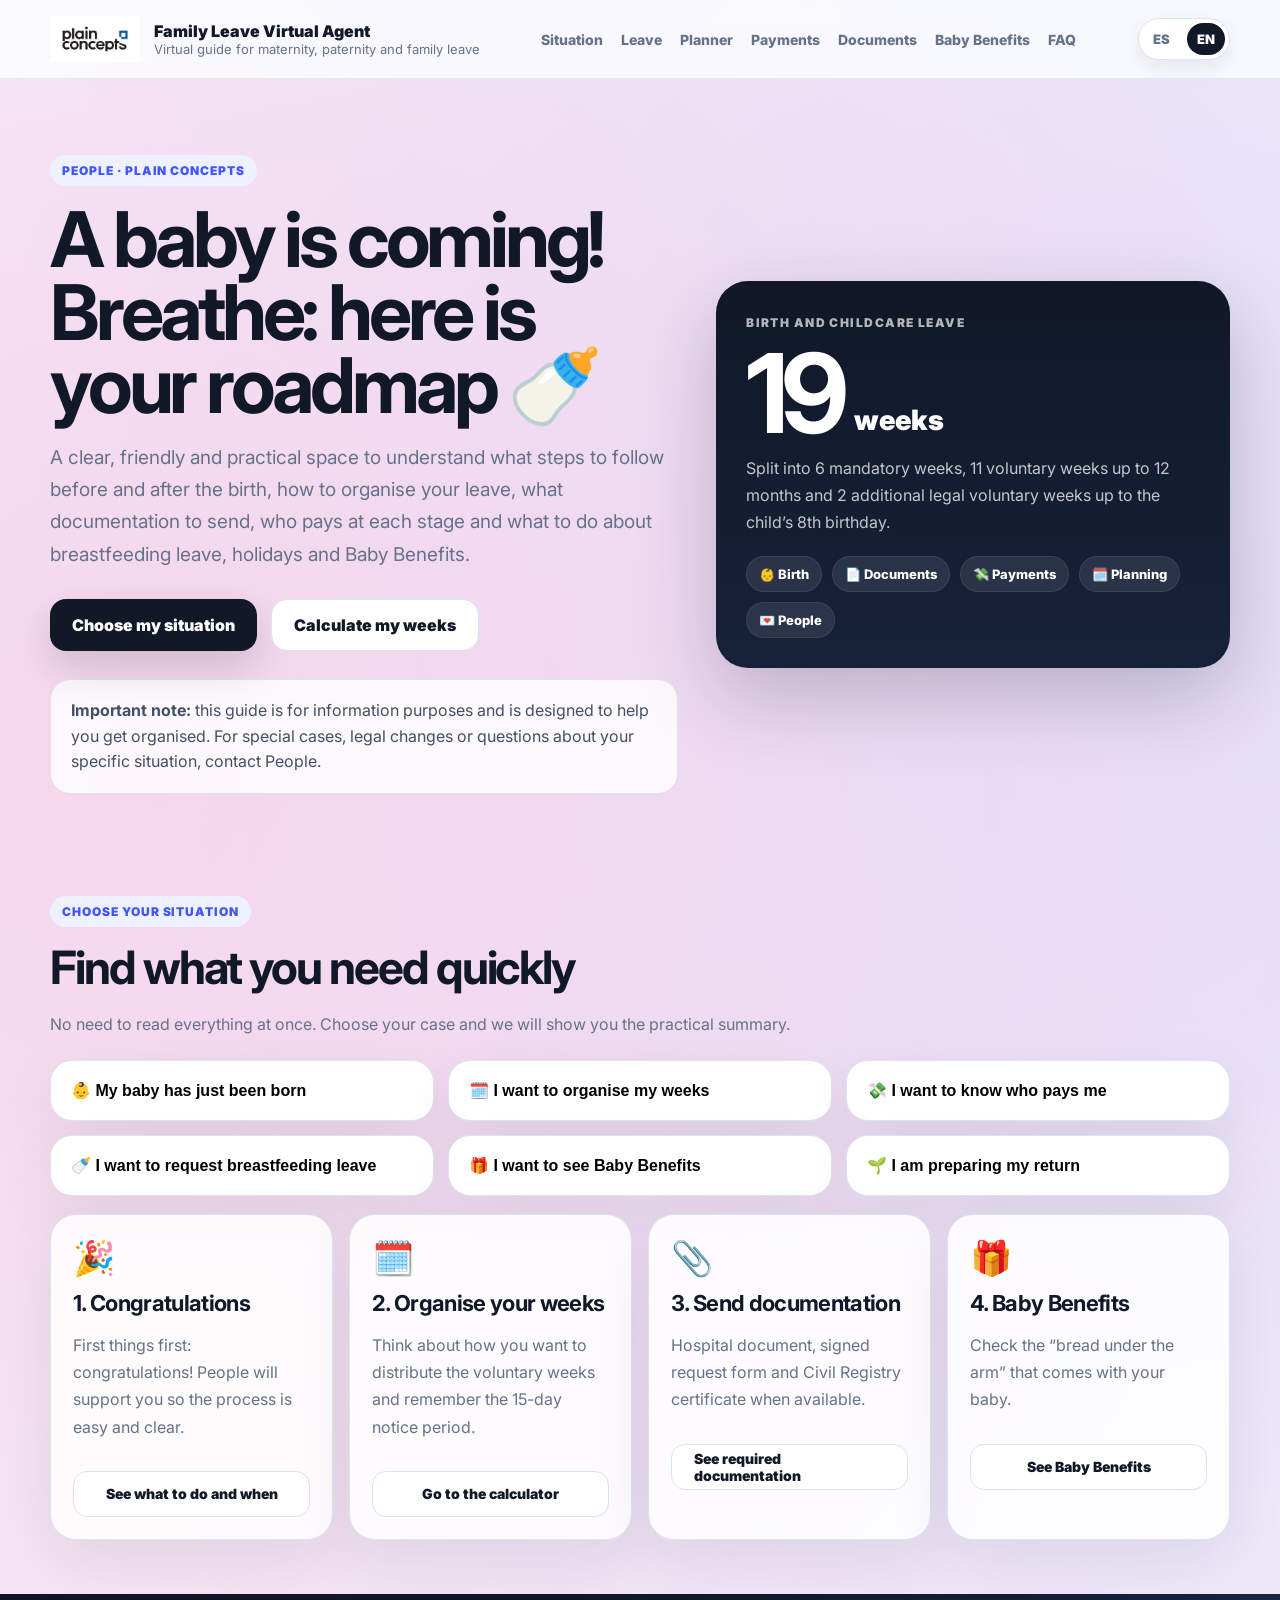
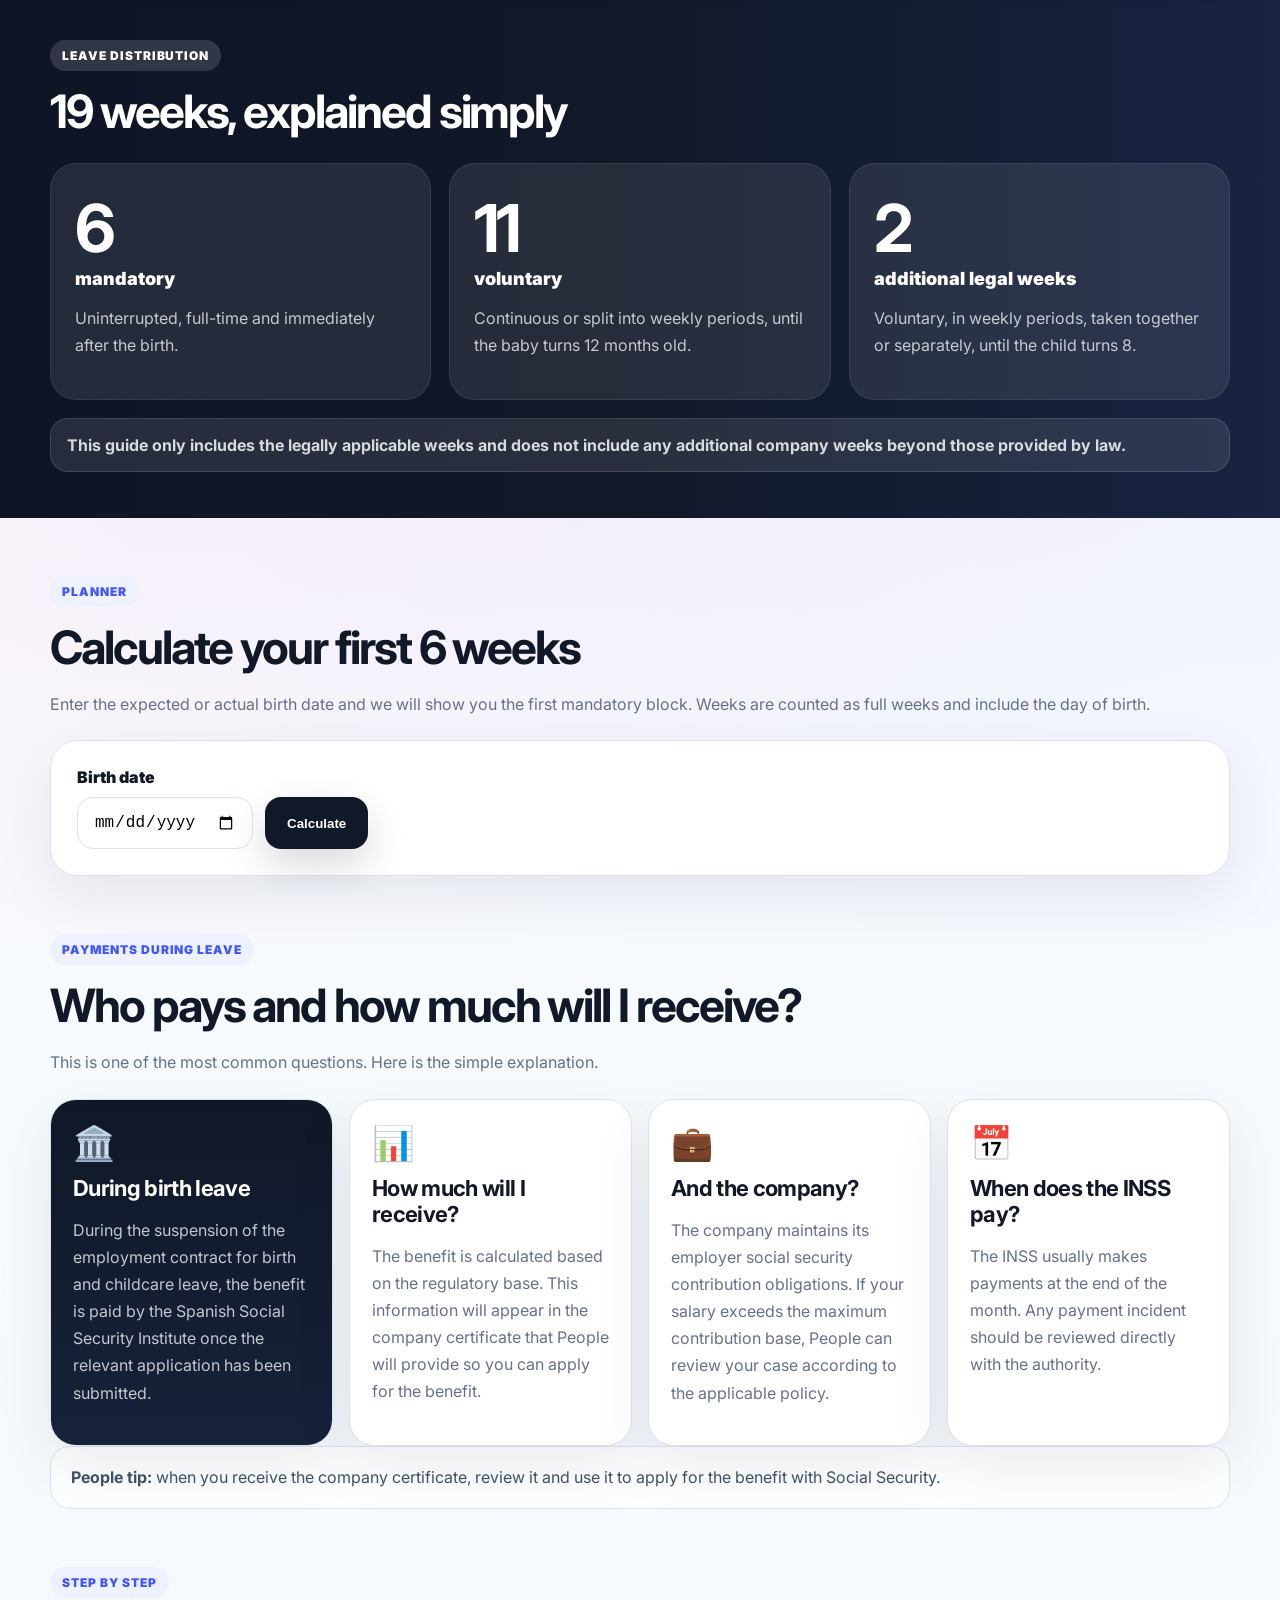
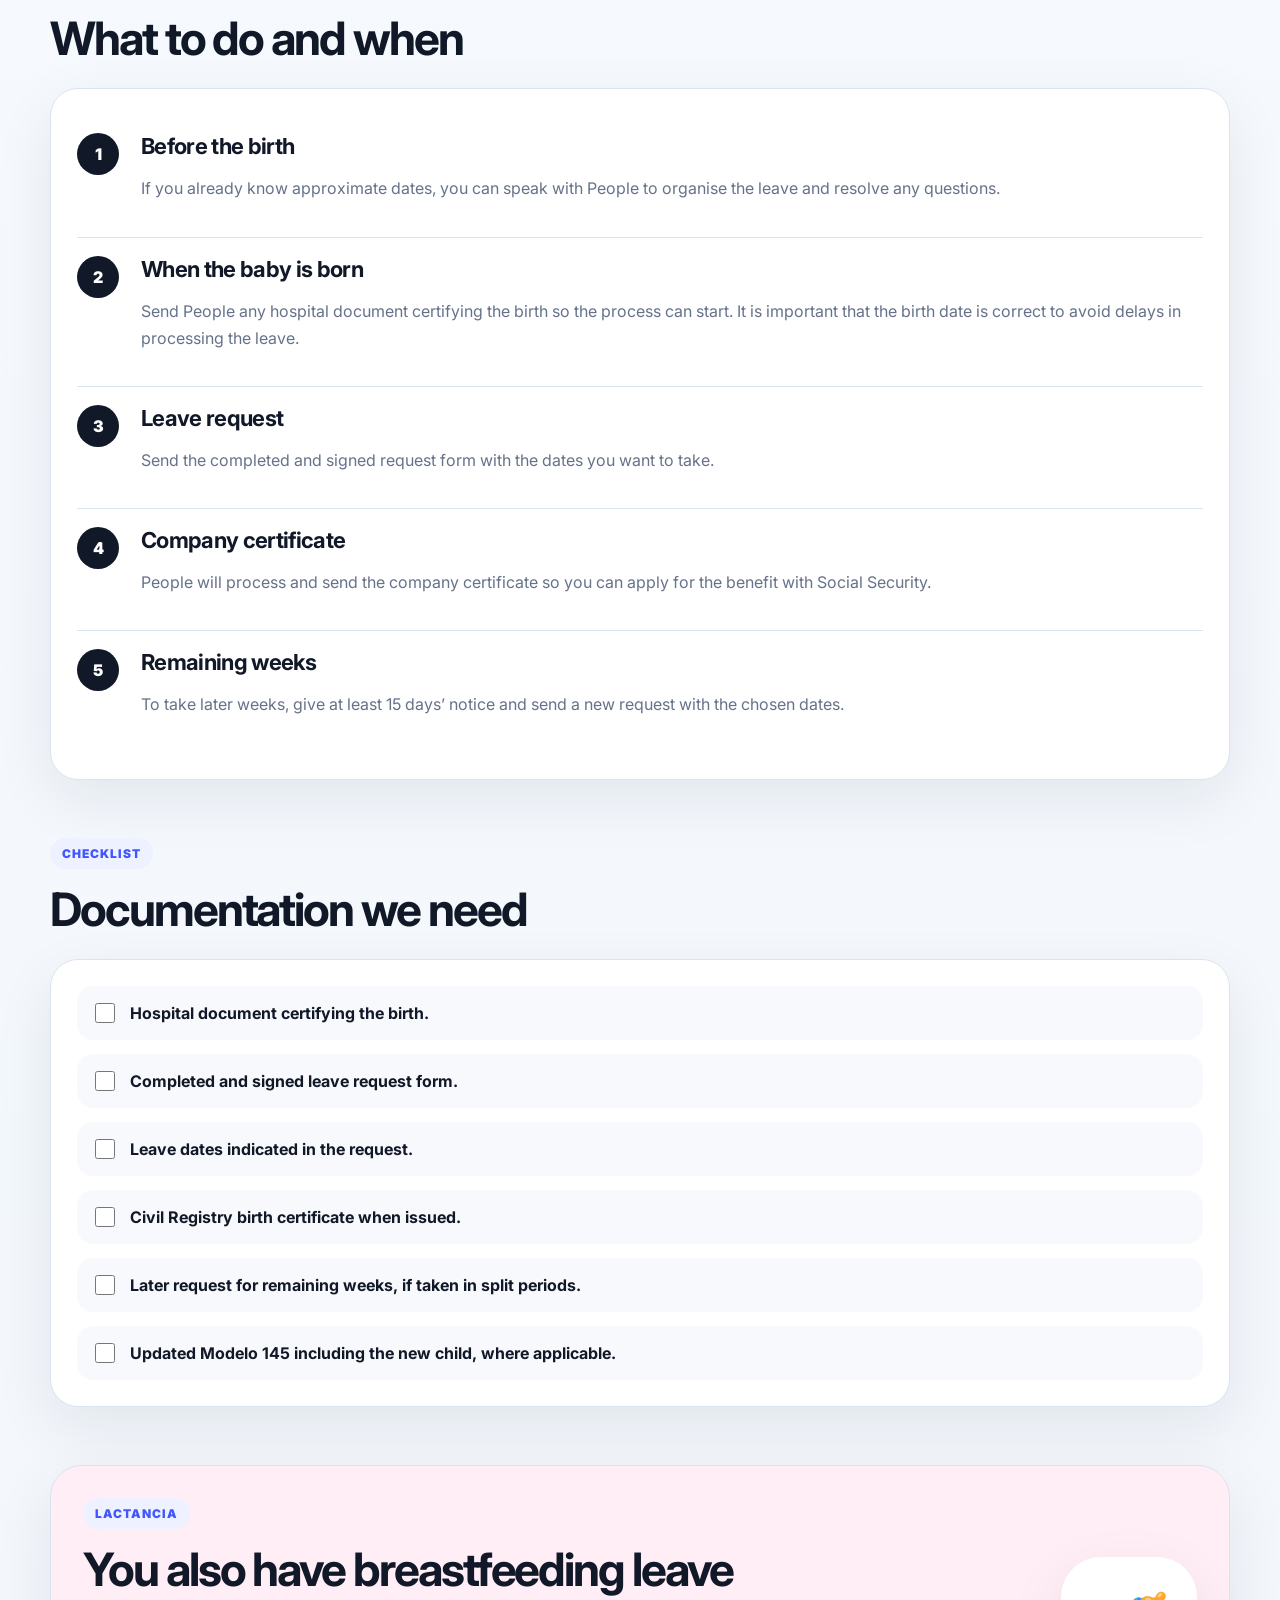
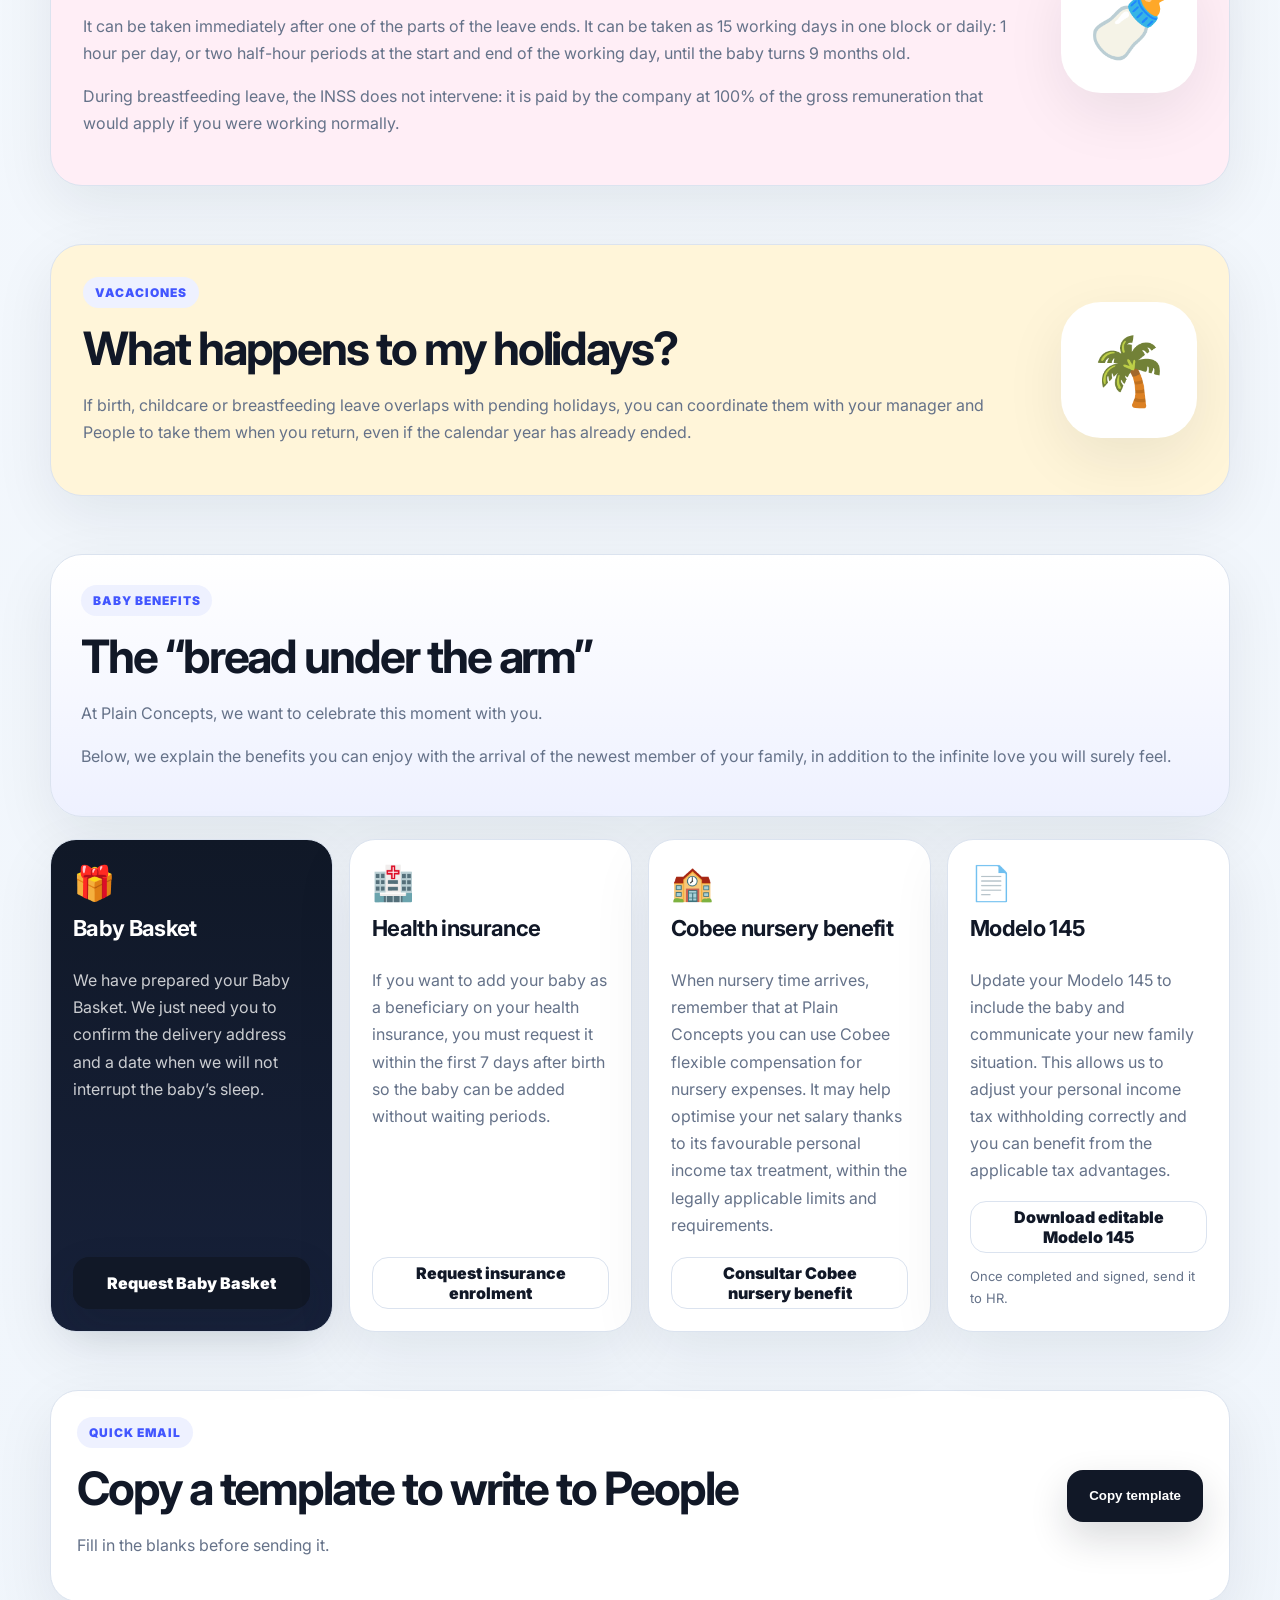
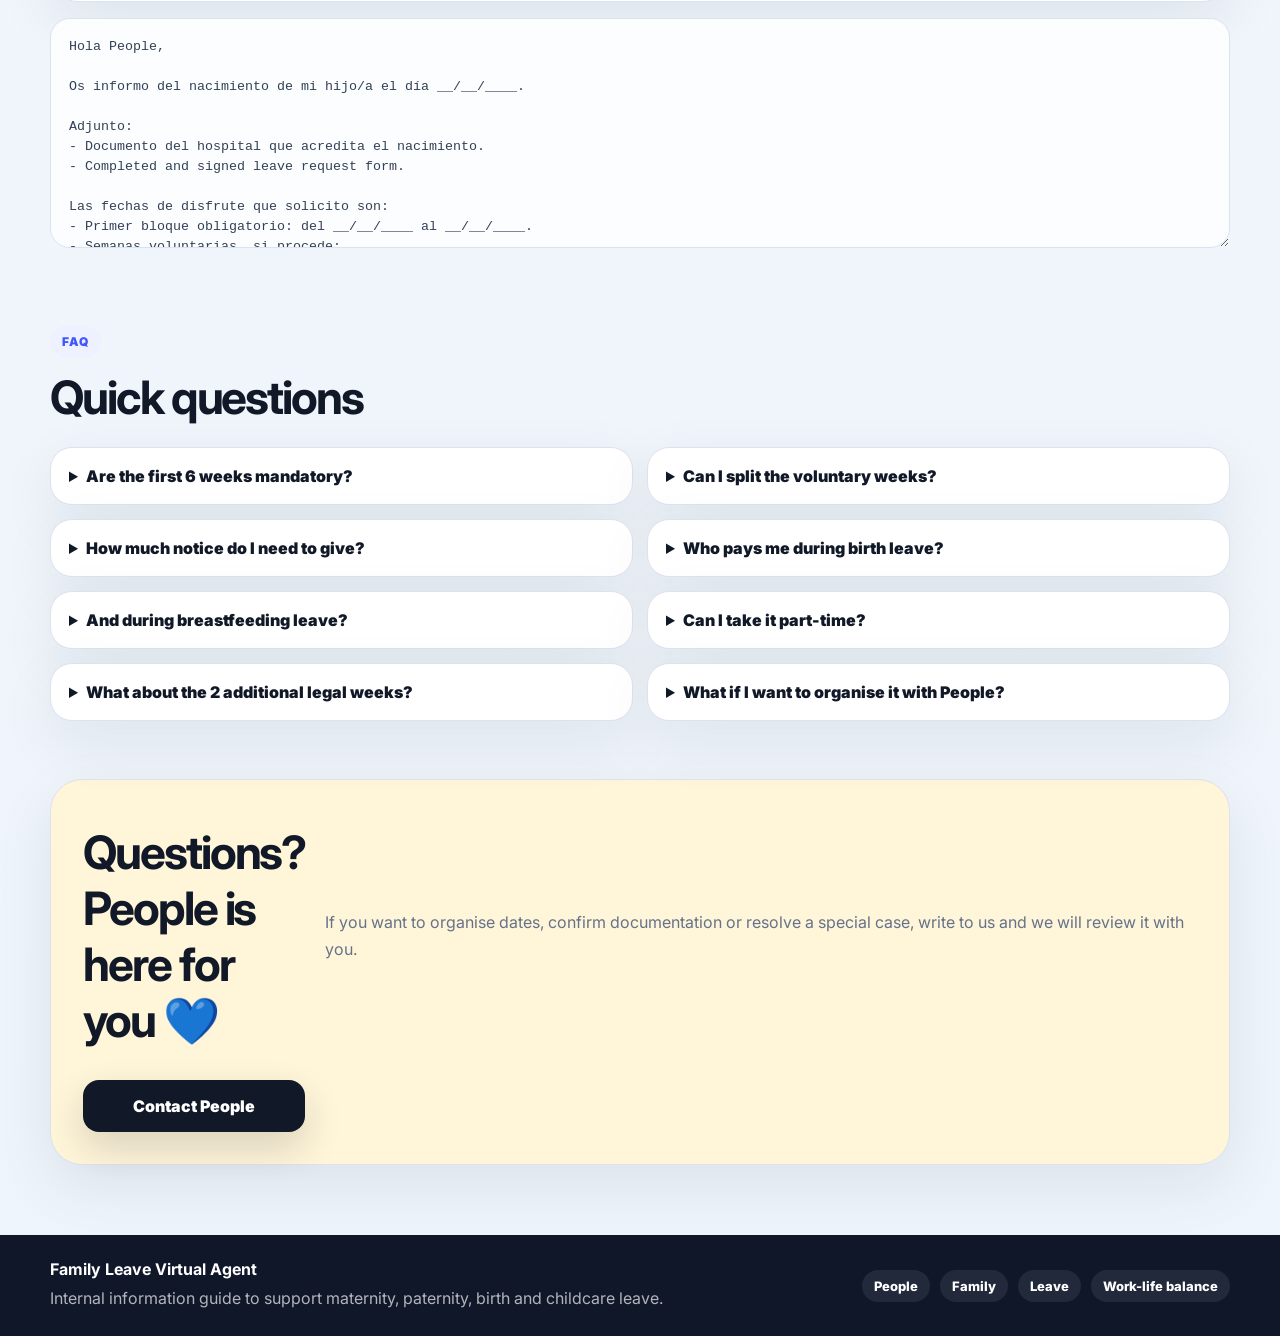
==== en.html @ aabab537 "Add files via upload" ====
<!DOCTYPE html>
<html lang="en">
<head>
  <meta charset="UTF-8" />
  <meta name="viewport" content="width=device-width, initial-scale=1.0" />
  <title>Family Leave Virtual Agent | Plain Concepts</title>
  <link rel="preconnect" href="https://fonts.googleapis.com">
  <link rel="preconnect" href="https://fonts.gstatic.com" crossorigin>
  <link href="https://fonts.googleapis.com/css2?family=Inter:wght@400;500;600;700;800;900&display=swap" rel="stylesheet">
  <link rel="stylesheet" href="style.css" />
</head>
<body>
  <header class="site-header">
    <div class="wrap header-inner">
      <div class="brand">
        <img src='logo-plain-concepts.png' alt='Plain Concepts' class='plain-logo' />
        <div>
          <div class="brand-name">Family Leave Virtual Agent</div>
          <div class="brand-sub">Virtual guide for maternity, paternity and family leave</div>
        </div>
      </div>
      <nav class="nav">
        <a href="#situacion">Situation</a>
        <a href="#permisos">Leave</a>
        <a href="#planner">Planner</a>
        <a href="#pagos">Payments</a>
        <a href="#docs">Documents</a>
        <a href="#baby-benefits">Baby Benefits</a>
        <a href="#faq">FAQ</a>
      </nav>
      <div class="language-switch" aria-label="Language selector">
        <a href="index.html">ES</a>
        <a class="active" href="en.html">EN</a>
      </div>
    </div>
  </header>

  <main>
    <section class="hero wrap">
      <div class="hero-copy">
        <div class="eyebrow">People · Plain Concepts</div>
        <h1>A baby is coming! Breathe: here is your roadmap 🍼</h1>
        <p>
          A clear, friendly and practical space to understand what steps to follow before and after the birth,
          how to organise your leave, what documentation to send, who pays at each stage and what to do
          about breastfeeding leave, holidays and Baby Benefits.
        </p>
        <div class="hero-actions">
          <a href="#situacion" class="btn primary">Choose my situation</a>
          <a href="#planner" class="btn secondary">Calculate my weeks</a>
        </div>
        <div class="notice">
          <strong>Important note:</strong> this guide is for information purposes and is designed to help you get organised.
          For special cases, legal changes or questions about your specific situation, contact People.
        </div>
      </div>

      <div class="hero-card">
        <span class="card-kicker">Birth and childcare leave</span>
        <div class="weeks">
          <strong>19</strong>
          <span>weeks</span>
        </div>
        <p>Split into 6 mandatory weeks, 11 voluntary weeks up to 12 months and 2 additional legal voluntary weeks up to the child’s 8th birthday.</p>
        <div class="pill-row">
          <span>👶 Birth</span>
          <span>📄 Documents</span>
          <span>💸 Payments</span>
          <span>🗓️ Planning</span>
          <span>💌 People</span>
        </div>
      </div>
    </section>

    <section class="wrap selector" id="situacion">
      <div class="section-head">
        <span class="eyebrow">Choose your situation</span>
        <h2>Find what you need quickly</h2>
        <p>No need to read everything at once. Choose your case and we will show you the practical summary.</p>
      </div>

      <div class="selector-grid">
        <button onclick="showSituation('nacimiento')">👶 My baby has just been born</button>
        <button onclick="showSituation('semanas')">🗓️ I want to organise my weeks</button>
        <button onclick="showSituation('pagos')">💸 I want to know who pays me</button>
        <button onclick="showSituation('lactancia')">🍼 I want to request breastfeeding leave</button>
        <button onclick="showSituation('seguro')">🎁 I want to see Baby Benefits</button>
        <button onclick="showSituation('vuelta')">🌱 I am preparing my return</button>
      </div>

      <div id="situationResult" class="situation-result hidden"></div>
    </section>

    <section class="wrap quick-cards">
      <article class="quick-card">
        <div class="icon">🎉</div>
        <h3>1. Congratulations</h3>
        <p>First things first: congratulations! People will support you so the process is easy and clear.</p>
        <a href="#que-hago-cuando" class="btn secondary card-btn">See what to do and when</a>
      </article>
      <article class="quick-card">
        <div class="icon">🗓️</div>
        <h3>2. Organise your weeks</h3>
        <p>Think about how you want to distribute the voluntary weeks and remember the 15-day notice period.</p>
        <a href="#planner" class="btn secondary card-btn">Go to the calculator</a>
      </article>
      <article class="quick-card">
        <div class="icon">📎</div>
        <h3>3. Send documentation</h3>
        <p>Hospital document, signed request form and Civil Registry certificate when available.</p>
        <a href="#docs" class="btn secondary card-btn">See required documentation</a>
      </article>
      <article class="quick-card">
        <div class="icon">🎁</div>
        <h3>4. Baby Benefits</h3>
        <p>Check the “bread under the arm” that comes with your baby.</p>
        <a href="#baby-benefits" class="btn secondary card-btn">See Baby Benefits</a>
      </article>
    </section>

    <section class="band" id="permisos">
      <div class="wrap band-inner">
        <div>
          <span class="eyebrow light">Leave distribution</span>
          <h2>19 weeks, explained simply</h2>
        </div>
        <div class="week-grid">
          <div class="week-card">
            <strong>6</strong>
            <span>mandatory</span>
            <p>Uninterrupted, full-time and immediately after the birth.</p>
          </div>
          <div class="week-card">
            <strong>11</strong>
            <span>voluntary</span>
            <p>Continuous or split into weekly periods, until the baby turns 12 months old.</p>
          </div>
          <div class="week-card">
            <strong>2</strong>
            <span>additional legal weeks</span>
            <p>Voluntary, in weekly periods, taken together or separately, until the child turns 8.</p>
          </div>
        </div>
        <div class="band-note">
          This guide only includes the legally applicable weeks and does not include any additional company weeks beyond those provided by law.
        </div>
      </div>
    </section>

    <section class="wrap planner" id="planner">
      <div class="section-head">
        <span class="eyebrow">Planner</span>
        <h2>Calculate your first 6 weeks</h2>
        <p>
          Enter the expected or actual birth date and we will show you the first mandatory block.
          Weeks are counted as full weeks and include the day of birth.
        </p>
      </div>

      <div class="planner-card">
        <label for="birthDate">Birth date</label>
        <div class="planner-row">
          <input type="date" id="birthDate" />
          <button class="btn primary" onclick="calculateWeeks()">Calculate</button>
        </div>
        <div id="plannerResult" class="planner-result hidden"></div>
      </div>
    </section>

    <section class="wrap payments" id="pagos">
      <div class="section-head">
        <span class="eyebrow">Payments during leave</span>
        <h2>Who pays and how much will I receive?</h2>
        <p>This is one of the most common questions. Here is the simple explanation.</p>
      </div>

      <div class="payment-grid">
        <article class="payment-card dark">
          <div class="payment-icon">🏛️</div>
          <h3>During birth leave</h3>
          <p>During the suspension of the employment contract for birth and childcare leave, the benefit is paid by the Spanish Social Security Institute once the relevant application has been submitted.</p>
        </article>
        <article class="payment-card">
          <div class="payment-icon">📊</div>
          <h3>How much will I receive?</h3>
          <p>The benefit is calculated based on the regulatory base. This information will appear in the company certificate that People will provide so you can apply for the benefit.</p>
        </article>
        <article class="payment-card">
          <div class="payment-icon">💼</div>
          <h3>And the company?</h3>
          <p>The company maintains its employer social security contribution obligations. If your salary exceeds the maximum contribution base, People can review your case according to the applicable policy.</p>
        </article>
        <article class="payment-card">
          <div class="payment-icon">📅</div>
          <h3>When does the INSS pay?</h3>
          <p>The INSS usually makes payments at the end of the month. Any payment incident should be reviewed directly with the authority.</p>
        </article>
      </div>

      <div class="notice">
        <strong>People tip:</strong> when you receive the company certificate, review it and use it to apply for the benefit with Social Security.
      </div>
    </section>

    <section class="wrap flow-section" id="que-hago-cuando">
      <div class="section-head">
        <span class="eyebrow">Step by step</span>
        <h2>What to do and when</h2>
      </div>

      <div class="flow">
        <div class="flow-item">
          <div class="dot">1</div>
          <div>
            <h3>Before the birth</h3>
            <p>If you already know approximate dates, you can speak with People to organise the leave and resolve any questions.</p>
          </div>
        </div>
        <div class="flow-item">
          <div class="dot">2</div>
          <div>
            <h3>When the baby is born</h3>
            <p>Send People any hospital document certifying the birth so the process can start. It is important that the birth date is correct to avoid delays in processing the leave.</p>
          </div>
        </div>
        <div class="flow-item">
          <div class="dot">3</div>
          <div>
            <h3>Leave request</h3>
            <p>Send the completed and signed request form with the dates you want to take.</p>
          </div>
        </div>
        <div class="flow-item">
          <div class="dot">4</div>
          <div>
            <h3>Company certificate</h3>
            <p>People will process and send the company certificate so you can apply for the benefit with Social Security.</p>
          </div>
        </div>
        <div class="flow-item">
          <div class="dot">5</div>
          <div>
            <h3>Remaining weeks</h3>
            <p>To take later weeks, give at least 15 days’ notice and send a new request with the chosen dates.</p>
          </div>
        </div>
      </div>
    </section>

    <section class="wrap docs" id="docs">
      <div class="section-head">
        <span class="eyebrow">Checklist</span>
        <h2>Documentation we need</h2>
      </div>

      <div class="checklist">
        <label><input type="checkbox"> Hospital document certifying the birth.</label>
        <label><input type="checkbox"> Completed and signed leave request form.</label>
        <label><input type="checkbox"> Leave dates indicated in the request.</label>
        <label><input type="checkbox"> Civil Registry birth certificate when issued.</label>
        <label><input type="checkbox"> Later request for remaining weeks, if taken in split periods.</label>
        <label><input type="checkbox"> Updated Modelo 145 including the new child, where applicable.</label>
      </div>
    </section>

    <section class="wrap lactancia">
      <div class="lactancia-card">
        <div>
          <span class="eyebrow">Lactancia</span>
          <h2>You also have breastfeeding leave</h2>
          <p>
            It can be taken immediately after one of the parts of the leave ends.
            It can be taken as 15 working days in one block or daily: 1 hour per day,
            or two half-hour periods at the start and end of the working day, until the baby turns 9 months old.
          </p>
          <p>
            During breastfeeding leave, the INSS does not intervene: it is paid by the company
            at 100% of the gross remuneration that would apply if you were working normally.
          </p>
        </div>
        <div class="bubble">🍼</div>
      </div>
    </section>

    <section class="wrap holidays">
      <div class="holidays-card">
        <div>
          <span class="eyebrow">Vacaciones</span>
          <h2>What happens to my holidays?</h2>
          <p>
            If birth, childcare or breastfeeding leave overlaps with pending holidays,
            you can coordinate them with your manager and People to take them when you return, even if the calendar year has already ended.
          </p>
        </div>
        <div class="bubble">🌴</div>
      </div>
    </section>

    <section class="wrap baby-benefits" id="baby-benefits">
      <div class="section-head">
        <span class="eyebrow">Baby Benefits</span>
        <h2>The “bread under the arm”</h2>
        <p>At Plain Concepts, we want to celebrate this moment with you.</p>
        <p>
          Below, we explain the benefits you can enjoy with the arrival of the newest member of your family,
          in addition to the infinite love you will surely feel.
        </p>
      </div>

      <div class="benefits-grid">
        <article class="benefit-card highlight">
          <div class="benefit-icon">🎁</div>
          <h3>Baby Basket</h3>
          <p>
            We have prepared your Baby Basket. We just need you to confirm the delivery address and a date when
            we will not interrupt the baby’s sleep.
          </p>
          <a class="btn primary" href="mailto:people@plainconcepts.com?subject=Baby Basket - Confirmación de dirección de entrega">Request Baby Basket</a>
        </article>

        <article class="benefit-card">
          <div class="benefit-icon">🏥</div>
          <h3>Health insurance</h3>
          <p>
            If you want to add your baby as a beneficiary on your health insurance, you must request it within the first
            7 days after birth so the baby can be added without waiting periods.
          </p>
          <a class="btn secondary" href="mailto:seguromedicoplainconcepts@isalud.com?subject=Alta bebé seguro de salud">Request insurance enrolment</a>
        </article>

        <article class="benefit-card">
          <div class="benefit-icon">🏫</div>
          <h3>Cobee nursery benefit</h3>
          <p>
            When nursery time arrives, remember that at Plain Concepts you can use Cobee flexible compensation
            for nursery expenses. It may help optimise your net salary thanks to its favourable personal income tax treatment,
            within the legally applicable limits and requirements.
          </p>
          <a class="btn secondary" href="mailto:people@plainconcepts.com?subject=Consulta Cobee nursery benefit">Consultar Cobee nursery benefit</a>
        </article>

        <article class="benefit-card">
          <div class="benefit-icon">📄</div>
          <h3>Modelo 145</h3>
          <p>
            Update your Modelo 145 to include the baby and communicate your new family situation. This allows us to adjust
            your personal income tax withholding correctly and you can benefit from the applicable tax advantages.
          </p>
          <a class="btn secondary" href="https://sede.agenciatributaria.gob.es/static_files/Sede/Procedimiento_ayuda/G603/mod145_es_es.pdf" target="_blank" rel="noopener noreferrer">Download editable Modelo 145</a>
          <p class="small-note">Once completed and signed, send it to HR.</p>
        </article>
      </div>
    </section>

    <section class="wrap email-helper">
      <div class="email-card">
        <div>
          <span class="eyebrow">Quick email</span>
          <h2>Copy a template to write to People</h2>
          <p>Fill in the blanks before sending it.</p>
        </div>
        <button class="btn primary" onclick="copyEmailTemplate()">Copy template</button>
      </div>
      <textarea id="emailTemplate" class="email-template" readonly>Hola People,

Os informo del nacimiento de mi hijo/a el día __/__/____.

Adjunto:
- Documento del hospital que acredita el nacimiento.
- Completed and signed leave request form.

Las fechas de disfrute que solicito son:
- Primer bloque obligatorio: del __/__/____ al __/__/____.
- Semanas voluntarias, si procede: __________________________.

Cuando tenga disponible el certificado de nacimiento del Registro Civil, os lo haré llegar.

Gracias.</textarea>
      <p id="copyStatus" class="copy-status"></p>
    </section>

    <section class="wrap faq" id="faq">
      <div class="section-head">
        <span class="eyebrow">FAQ</span>
        <h2>Quick questions</h2>
      </div>

      <div class="faq-grid">
        <details><summary>Are the first 6 weeks mandatory?</summary><p>Yes. They must be taken immediately after the birth, uninterrupted and full-time.</p></details>
        <details><summary>Can I split the voluntary weeks?</summary><p>Yes, the 11 voluntary weeks can be taken continuously or split into weekly periods until the child turns 12 months old.</p></details>
        <details><summary>How much notice do I need to give?</summary><p>Each weekly period or accumulation of periods must be communicated to the company with at least 15 days’ notice.</p></details>
        <details><summary>Who pays me during birth leave?</summary><p>During the contract suspension, the benefit is paid by the INSS. People will provide the company certificate so you can apply for it.</p></details>
        <details><summary>And during breastfeeding leave?</summary><p>During breastfeeding leave, the INSS does not intervene. It is paid by the company.</p></details>
        <details><summary>Can I take it part-time?</summary><p>Part-time use requires agreement between the company and the employee.</p></details>
        <details><summary>What about the 2 additional legal weeks?</summary><p>They can be taken in weekly periods, together or separately, until the child turns 8.</p></details>
        <details><summary>What if I want to organise it with People?</summary><p>Write to us and we will arrange a call to review dates, documentation and specific questions.</p></details>
      </div>
    </section>

    <section class="wrap cta">
      <h2>Questions? People is here for you 💙</h2>
      <p>If you want to organise dates, confirm documentation or resolve a special case, write to us and we will review it with you.</p>
      <a class="btn primary" href="mailto:people@plainconcepts.com">Contact People</a>
    </section>
  </main>

  <footer class="site-footer">
    <div class="wrap footer-inner">
      <div>
        <strong>Family Leave Virtual Agent</strong>
        <p>Internal information guide to support maternity, paternity, birth and childcare leave.</p>
      </div>
      <div class="footer-tags">
        <span>People</span><span>Family</span><span>Leave</span><span>Work-life balance</span>
      </div>
    </div>
  </footer>

  <script src="script.js"></script>
</body>
</html>
---- style.css ----
/* Agente Virtual Maternidad */
:root{
  --ink:#111827;
  --muted:#657289;
  --line:#dbe3ef;
  --blue:#4256ff;
  --blue-soft:#eef1ff;
  --pink:#ffeef6;
  --mint:#eafaf3;
  --yellow:#fff5d9;
  --lav:#f1edff;
  --surface:rgba(255,255,255,.88);
  --shadow:0 20px 60px rgba(17,24,39,.08);
}
*{box-sizing:border-box}
html{scroll-behavior:smooth}
body{
  margin:0;
  font-family:Inter,Arial,sans-serif;
  color:var(--ink);
  background:
    radial-gradient(circle at 10% 10%,rgba(255,193,220,.55),transparent 26%),
    radial-gradient(circle at 88% 8%,rgba(66,86,255,.15),transparent 28%),
    linear-gradient(180deg,#fbfdff 0%,#eef4fb 100%);
}
.wrap{width:min(1180px,calc(100% - 48px));margin:0 auto}
.site-header{position:sticky;top:0;z-index:10;background:rgba(251,253,255,.84);backdrop-filter:blur(12px);border-bottom:1px solid rgba(219,227,239,.75)}
.header-inner{display:flex;justify-content:space-between;align-items:center;padding:16px 0;gap:20px}
.brand{display:flex;align-items:center;gap:14px}
.brand-mark{width:46px;height:46px;border-radius:16px;display:grid;place-items:center;font-size:20px;font-weight:900;background:linear-gradient(135deg,#111827,#4256ff);color:white;box-shadow:0 14px 32px rgba(66,86,255,.22)}
.plain-logo{height:46px;max-width:170px;object-fit:contain}
.brand-name{font-weight:900}
.brand-sub{color:var(--muted);font-size:13px}
.nav{display:flex;gap:18px;flex-wrap:wrap}
.nav a{color:var(--muted);text-decoration:none;font-weight:800;font-size:14px}
.hero{display:grid;grid-template-columns:1.1fr .9fr;gap:38px;padding:76px 0 44px;align-items:center}
.eyebrow{display:inline-flex;padding:8px 12px;border-radius:999px;background:var(--blue-soft);color:var(--blue);font-weight:900;text-transform:uppercase;letter-spacing:.08em;font-size:12px}
.eyebrow.light{background:rgba(255,255,255,.14);color:white}
h1{margin:18px 0;font-size:clamp(42px,6vw,78px);line-height:.95;letter-spacing:-.055em;max-width:13ch}
h2{font-size:clamp(30px,4vw,46px);letter-spacing:-.045em;margin:12px 0}
h3{margin:0 0 10px;font-size:22px;letter-spacing:-.03em}
p{color:var(--muted);line-height:1.7}
.hero-copy p{font-size:19px;max-width:720px}
.hero-actions{display:flex;gap:14px;flex-wrap:wrap;margin:28px 0}
.btn{min-height:52px;display:inline-flex;align-items:center;justify-content:center;border:0;border-radius:16px;padding:0 22px;font-weight:900;text-decoration:none;cursor:pointer;transition:.18s ease}
.btn:hover{transform:translateY(-1px)}
.btn.primary{background:var(--ink);color:white;box-shadow:0 16px 38px rgba(17,24,39,.16)}
.btn.secondary{background:white;color:var(--ink);border:1px solid var(--line)}
.notice{padding:18px 20px;background:rgba(255,255,255,.82);border:1px solid var(--line);border-radius:20px;color:#405066;line-height:1.6}
.hero-card{background:linear-gradient(180deg,#101827 0%,#17213a 100%);color:white;border-radius:32px;padding:30px;box-shadow:0 28px 80px rgba(17,24,39,.22)}
.card-kicker{color:rgba(255,255,255,.68);text-transform:uppercase;font-size:12px;letter-spacing:.12em;font-weight:900}
.weeks{display:flex;align-items:end;gap:12px;margin:18px 0}
.weeks strong{font-size:110px;line-height:.8;letter-spacing:-.07em}
.weeks span{font-size:28px;font-weight:900}
.hero-card p{color:rgba(255,255,255,.75)}
.pill-row{display:flex;flex-wrap:wrap;gap:10px;margin-top:20px}
.pill-row span{background:rgba(255,255,255,.09);border:1px solid rgba(255,255,255,.08);border-radius:999px;padding:9px 12px;font-weight:800;font-size:13px}
.selector,.planner,.payments,.flow-section,.docs,.lactancia,.holidays,.baby-benefits,.email-helper,.faq,.cta{padding:58px 0 0}
.section-head{margin-bottom:22px}
.selector-grid{display:grid;grid-template-columns:repeat(3,1fr);gap:14px}
.selector-grid button{background:white;border:1px solid var(--line);border-radius:22px;padding:20px;text-align:left;font-weight:900;font-size:16px;box-shadow:var(--shadow);cursor:pointer}
.situation-result{margin-top:18px;background:var(--lav);border:1px solid #ddd4ff;border-radius:26px;padding:24px;box-shadow:var(--shadow)}
.quick-cards{display:grid;grid-template-columns:repeat(4,1fr);gap:16px;padding:18px 0 54px}
.quick-card{background:var(--surface);border:1px solid var(--line);border-radius:26px;padding:22px;box-shadow:var(--shadow)}
.icon,.payment-icon{font-size:34px;margin-bottom:12px}
.band{background:linear-gradient(90deg,#0e1526,#111827 48%,#182342);color:white}
.band-inner{padding:46px 0}
.band h2{color:white}
.week-grid{display:grid;grid-template-columns:repeat(3,1fr);gap:18px;margin-top:24px}
.week-card{border-radius:26px;padding:24px;background:rgba(255,255,255,.09);border:1px solid rgba(255,255,255,.08)}
.week-card strong{display:block;font-size:66px;letter-spacing:-.06em}
.week-card span{font-weight:900;font-size:18px}
.week-card p{color:rgba(255,255,255,.74)}
.band-note{margin-top:18px;background:rgba(255,255,255,.1);border:1px solid rgba(255,255,255,.12);border-radius:18px;padding:16px;color:rgba(255,255,255,.82);font-weight:700}
.planner-card,.flow,.checklist,.email-card{background:white;border:1px solid var(--line);border-radius:28px;padding:26px;box-shadow:var(--shadow)}
.planner-card label{display:block;font-weight:900;margin-bottom:10px}
.planner-row{display:flex;gap:12px;flex-wrap:wrap}
input[type=date]{min-height:52px;border:1px solid var(--line);border-radius:16px;padding:0 16px;font-size:16px}
.planner-result{margin-top:18px;padding:20px;border-radius:20px;background:var(--blue-soft);border:1px solid #dbe1ff}
.payment-grid{display:grid;grid-template-columns:repeat(4,1fr);gap:16px}
.payment-card{background:white;border:1px solid var(--line);border-radius:26px;padding:22px;box-shadow:var(--shadow)}
.payment-card.dark{background:linear-gradient(180deg,#101827,#17213a);color:white}
.payment-card.dark p{color:rgba(255,255,255,.75)}
.flow-item{display:grid;grid-template-columns:48px 1fr;gap:16px;padding:18px 0;border-bottom:1px solid var(--line)}
.flow-item:last-child{border-bottom:0}
.dot{width:42px;height:42px;border-radius:50%;display:grid;place-items:center;background:var(--ink);color:white;font-weight:900}
.checklist{display:grid;gap:14px}
.checklist label{display:flex;gap:12px;align-items:center;padding:14px;border-radius:16px;background:#f7f9fc;font-weight:700}
.checklist input{width:20px;height:20px;accent-color:var(--blue)}
.lactancia-card,.holidays-card,.insurance-card,.cta{display:grid;grid-template-columns:1fr 160px;gap:20px;align-items:center;border-radius:32px;padding:32px;box-shadow:var(--shadow);border:1px solid var(--line)}
.lactancia-card{background:var(--pink)}
.holidays-card{background:var(--yellow)}
.insurance-card{background:var(--mint)}
.bubble{width:136px;height:136px;border-radius:40px;background:white;display:grid;place-items:center;font-size:66px;justify-self:end;box-shadow:var(--shadow)}
.email-link{color:var(--ink);font-weight:900;word-break:break-word}
.email-card{display:flex;justify-content:space-between;align-items:center;gap:18px}
.email-template{width:100%;min-height:230px;margin-top:16px;border:1px solid var(--line);border-radius:20px;padding:18px;font-family:ui-monospace,SFMono-Regular,Menlo,Consolas,monospace;line-height:1.5;color:#334155;background:#fbfdff}
.copy-status{font-weight:900;color:var(--blue)}
.faq-grid{display:grid;grid-template-columns:1fr 1fr;gap:14px}
details{background:white;border:1px solid var(--line);border-radius:22px;padding:18px;box-shadow:var(--shadow)}
summary{font-weight:900;cursor:pointer}
.cta{margin-top:58px;margin-bottom:70px;grid-template-columns:1fr auto;background:#fff5d9}
.site-footer{background:#0f1729;color:white}
.footer-inner{display:flex;justify-content:space-between;gap:20px;align-items:center;padding:24px 0}
.site-footer p{color:rgba(255,255,255,.68);margin:6px 0 0}
.footer-tags{display:flex;gap:10px;flex-wrap:wrap}
.footer-tags span{background:rgba(255,255,255,.08);border-radius:999px;padding:8px 12px;font-weight:800;font-size:13px}

.card-btn{
  width:100%;
  margin-top:14px;
  min-height:46px;
  border-radius:14px;
  font-size:14px;
}
.baby-benefits .section-head{
  background:linear-gradient(180deg,#ffffff 0%,#eef1ff 100%);
  border:1px solid var(--line);
  border-radius:32px;
  padding:30px;
  box-shadow:var(--shadow);
}
.benefits-grid{
  display:grid;
  grid-template-columns:repeat(4,1fr);
  gap:16px;
  margin-top:18px;
}
.benefit-card{
  background:white;
  border:1px solid var(--line);
  border-radius:26px;
  padding:22px;
  box-shadow:var(--shadow);
  display:flex;
  flex-direction:column;
  align-items:flex-start;
}
.benefit-card.highlight{
  background:linear-gradient(180deg,#101827,#17213a);
  color:white;
}
.benefit-card.highlight p{color:rgba(255,255,255,.78)}
.benefit-icon{font-size:34px;margin-bottom:12px}
.benefit-card .btn{margin-top:auto;width:100%;text-align:center}
.small-note{font-size:13px;margin:12px 0 0;color:var(--muted)}

.hidden{display:none}
@media(max-width:1000px){
  .hero,.quick-cards,.week-grid,.payment-grid,.selector-grid,.faq-grid,.lactancia-card,.holidays-card,.benefits-grid,.cta{grid-template-columns:1fr}
  .bubble{justify-self:start}
}
@media(max-width:720px){
  .wrap{width:min(100% - 28px,1180px)}
  .header-inner{align-items:start;flex-direction:column}
  .weeks strong{font-size:84px}
  .planner-row,.hero-actions,.email-card{flex-direction:column;align-items:stretch}
  .btn,input[type=date]{width:100%}
}

.language-switch{
  display:flex;
  gap:6px;
  align-items:center;
  padding:4px;
  border:1px solid var(--line);
  border-radius:999px;
  background:white;
  box-shadow:0 8px 18px rgba(15,23,42,.08);
}
.language-switch a{
  display:inline-flex;
  align-items:center;
  justify-content:center;
  min-width:38px;
  min-height:32px;
  padding:6px 10px;
  border-radius:999px;
  text-decoration:none;
  color:var(--muted);
  font-weight:900;
  font-size:13px;
}
.language-switch a.active{
  background:var(--ink);
  color:white;
}
@media(max-width:720px){
  .language-switch{margin-top:8px}
}
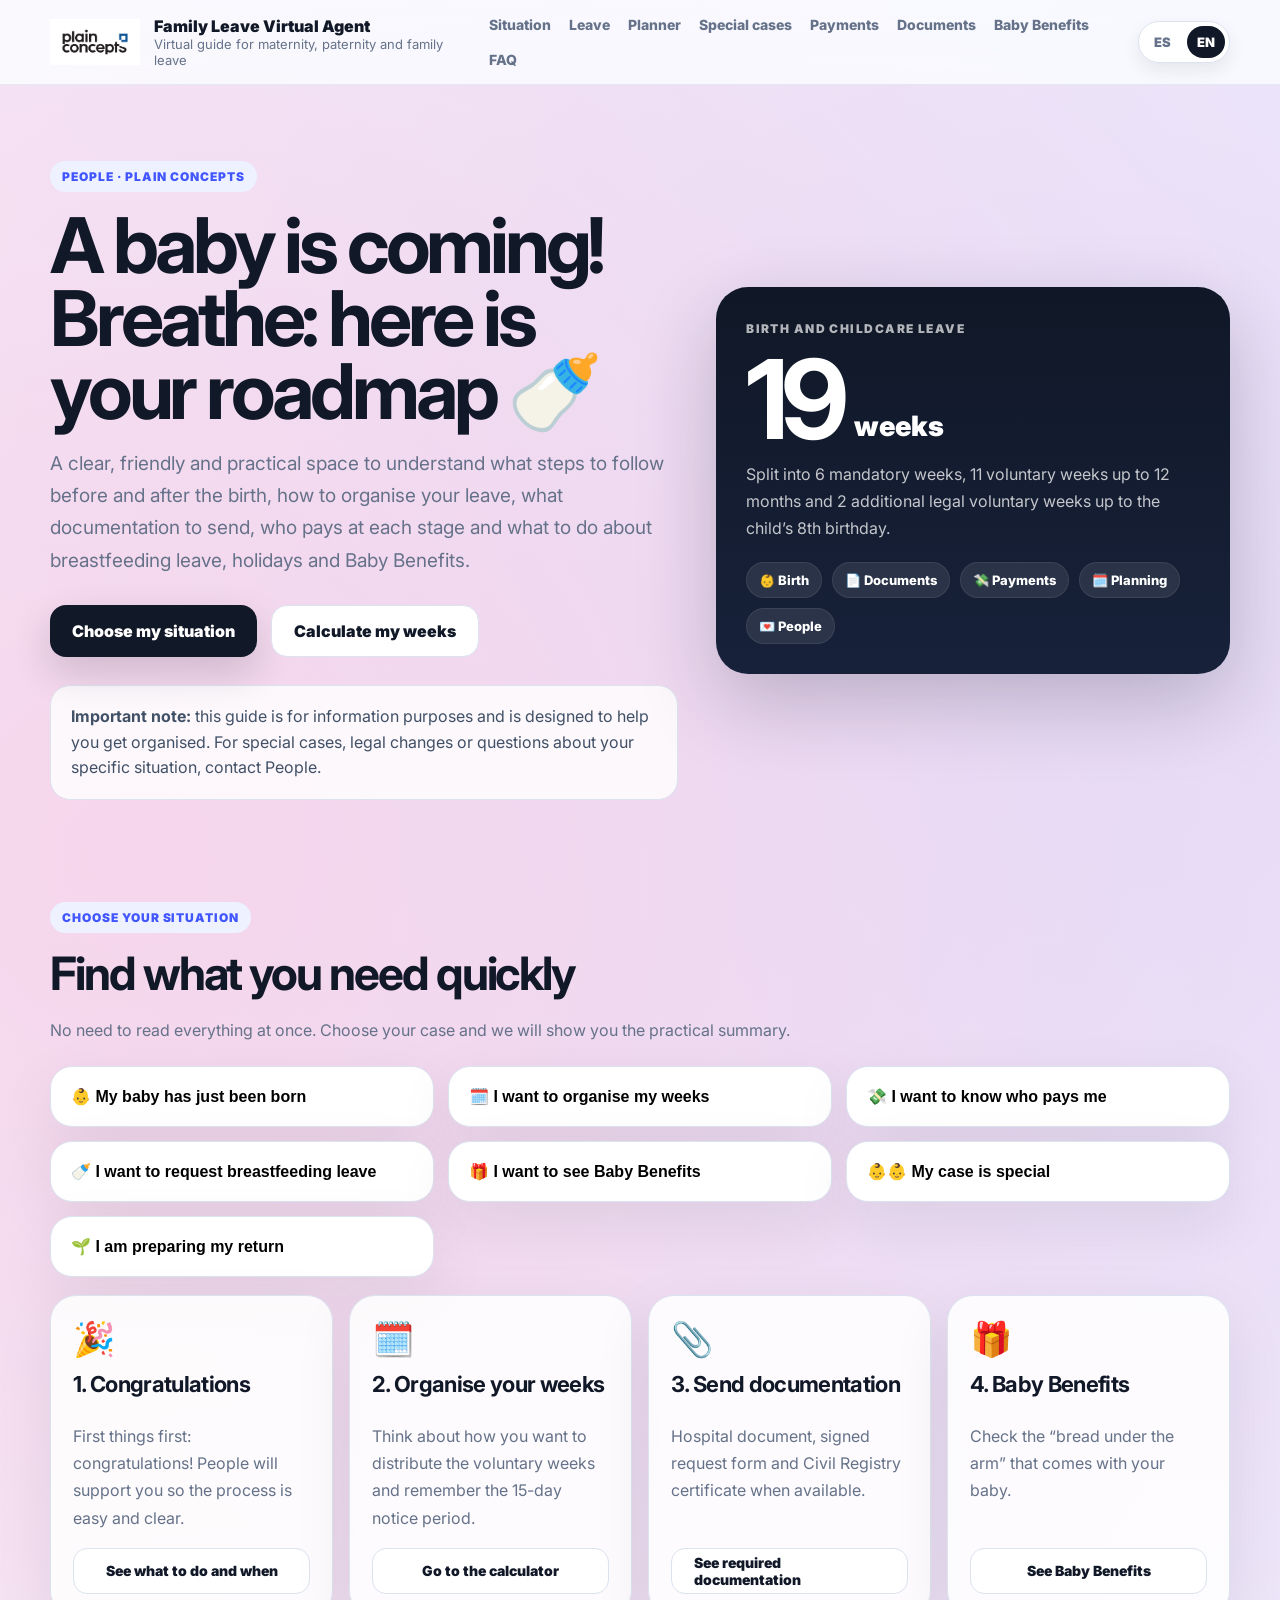
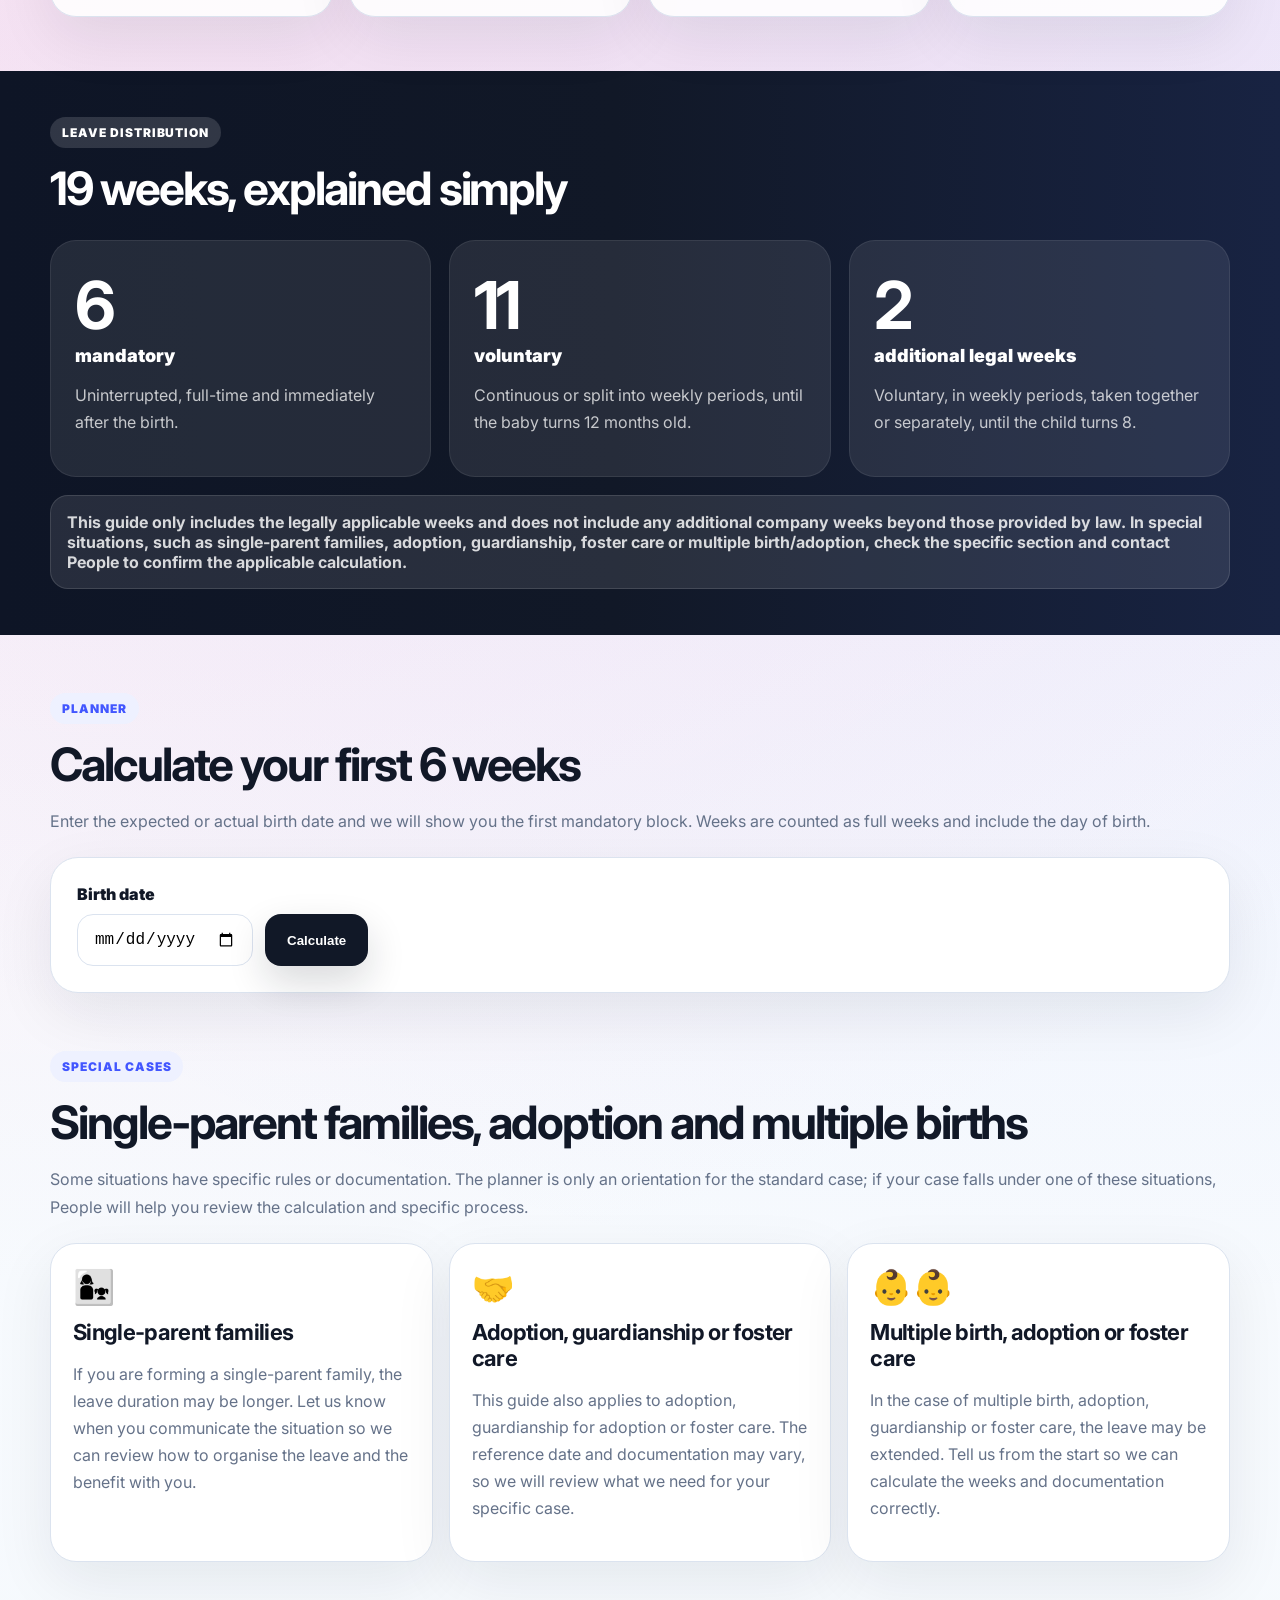
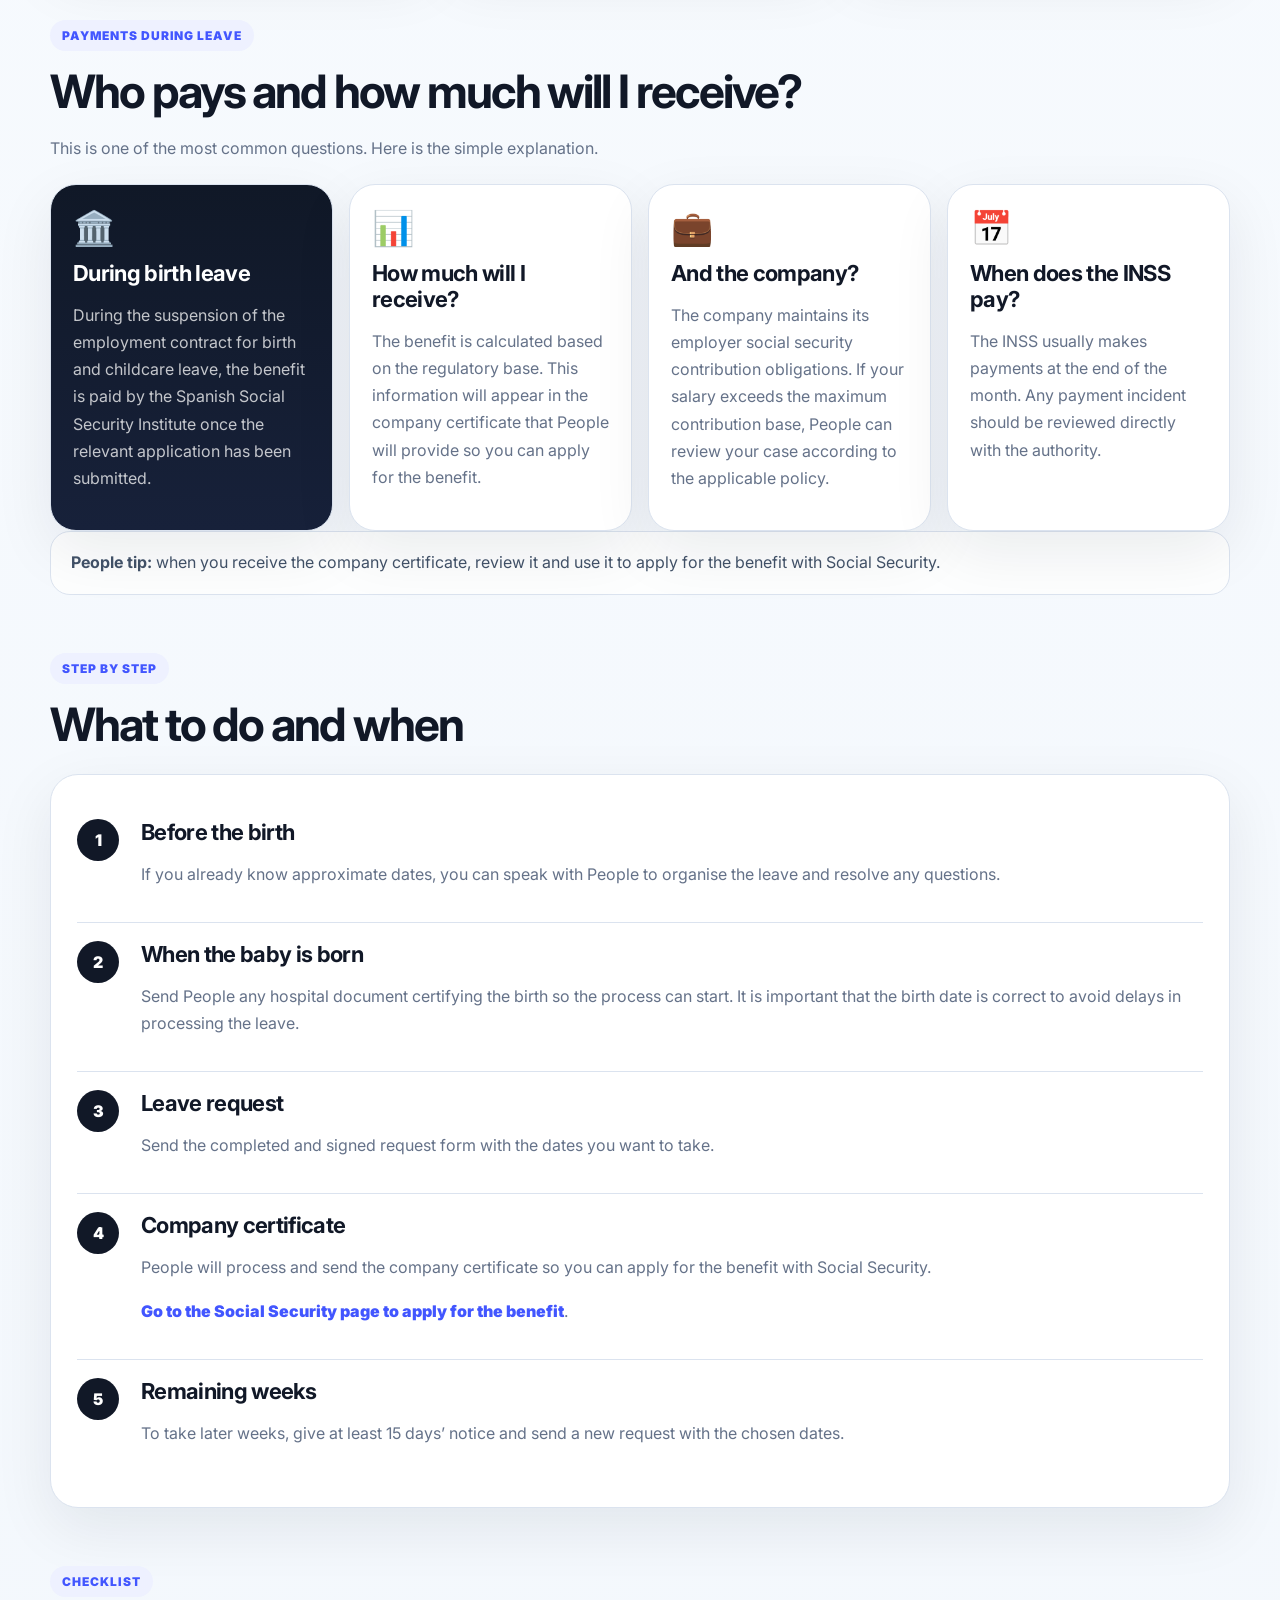
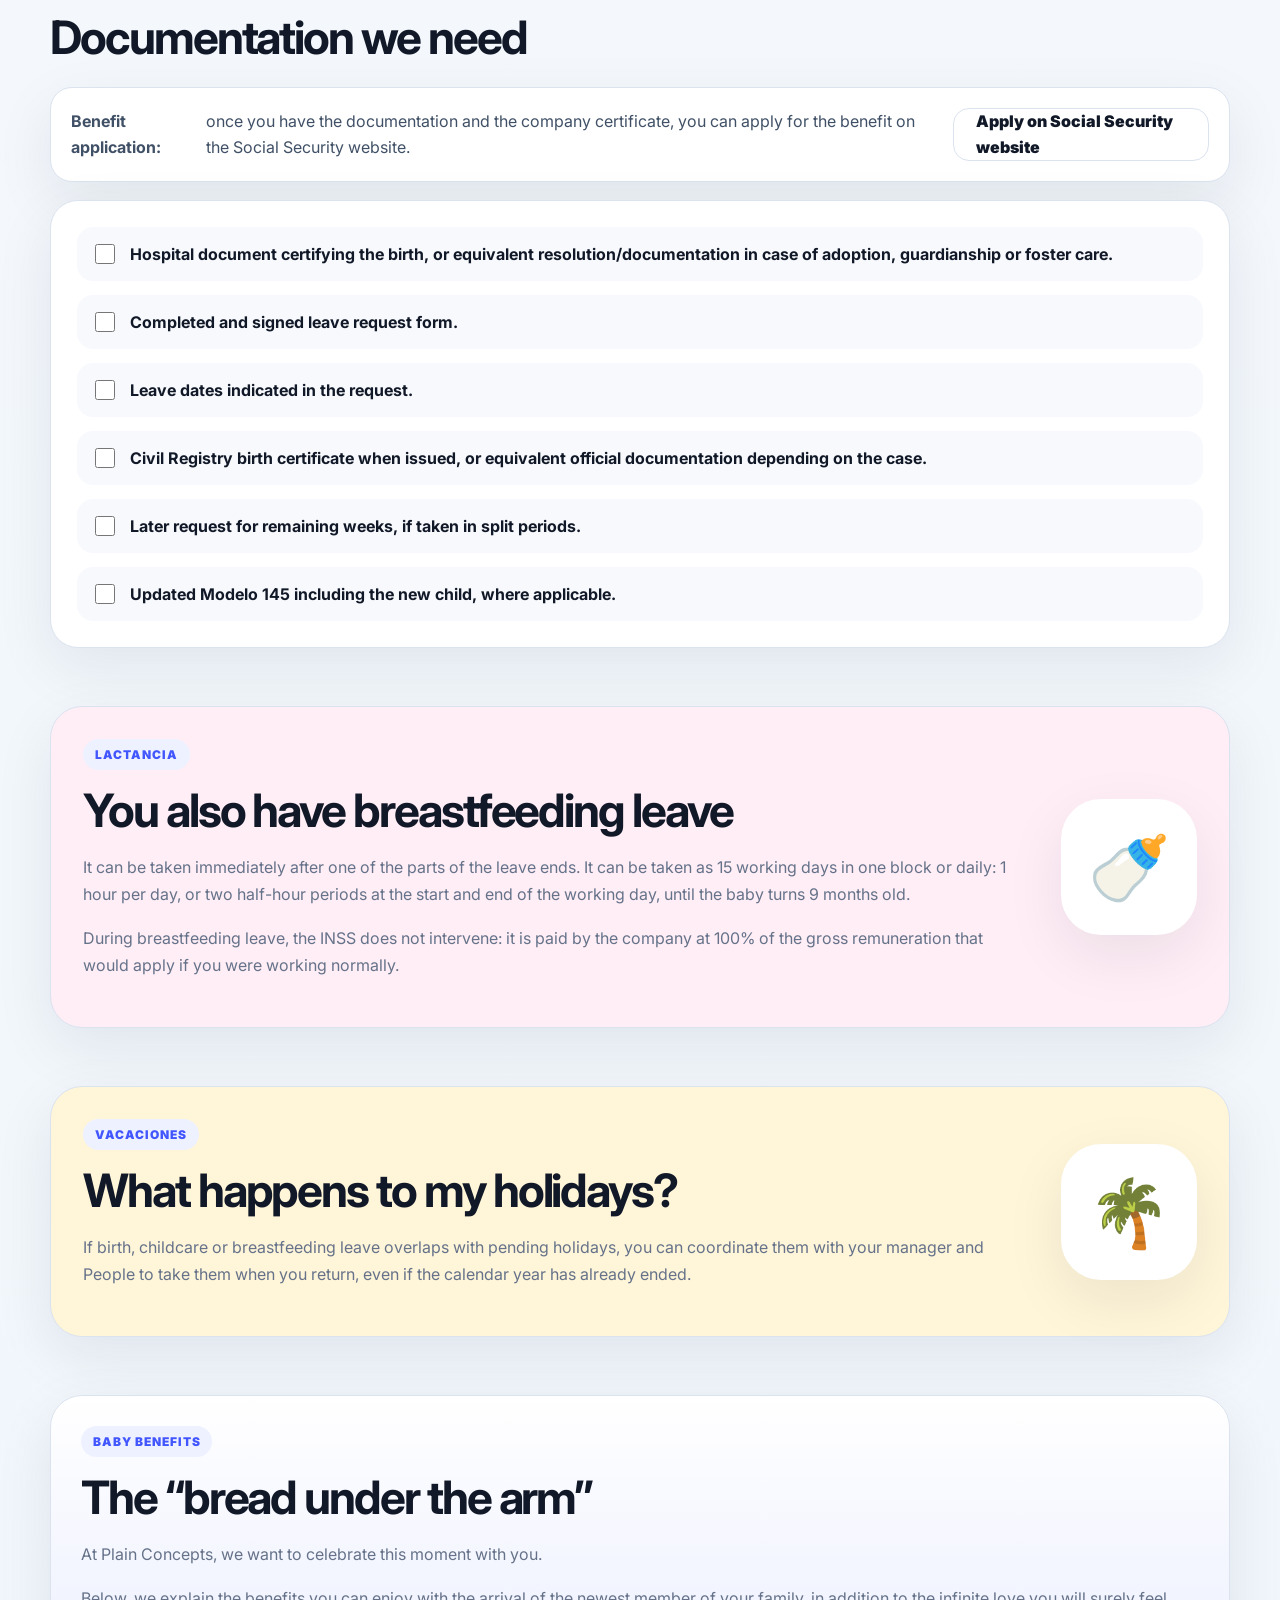
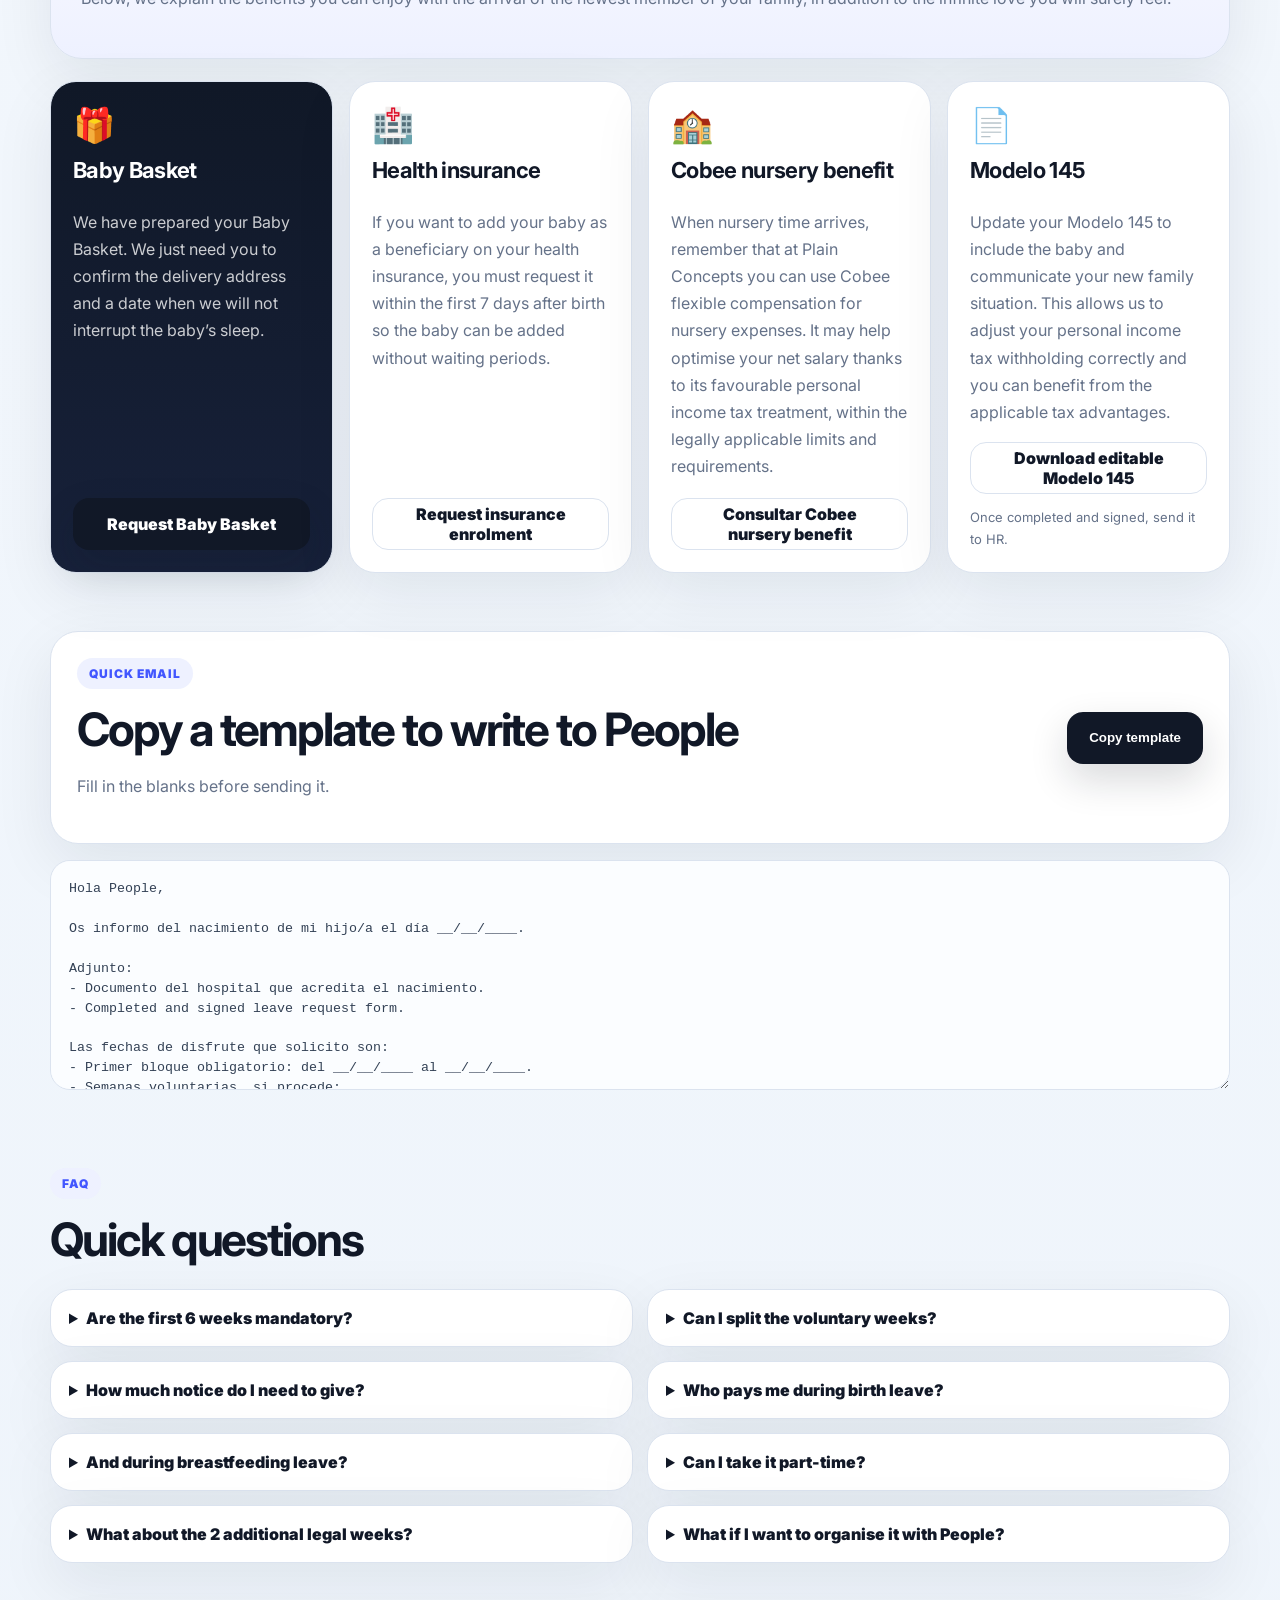
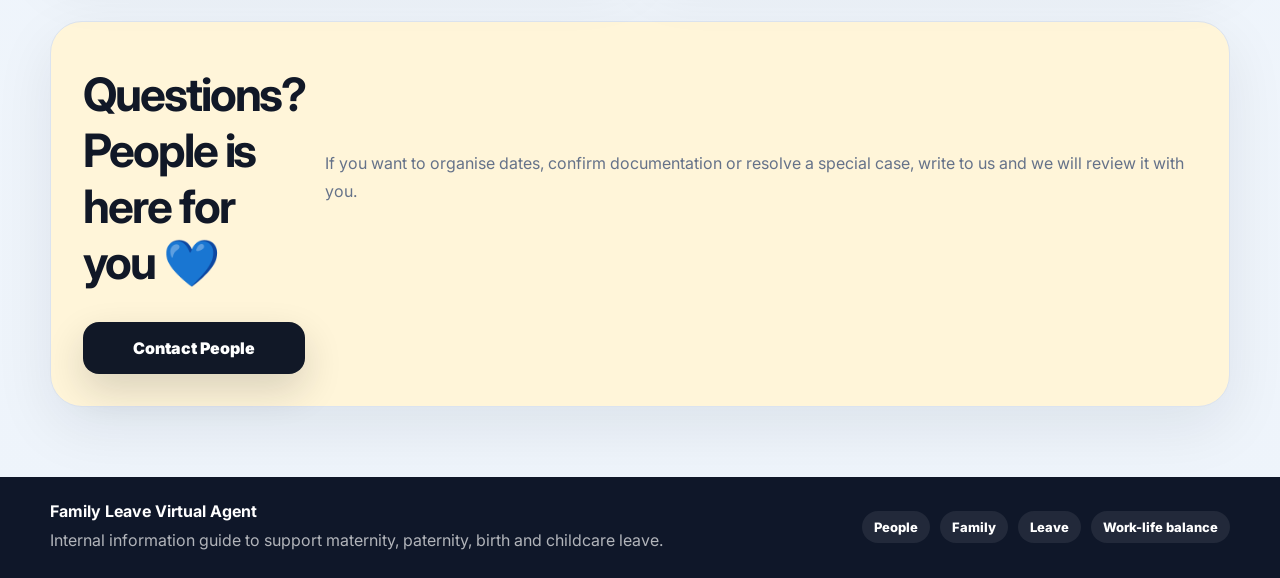
==== commit 281b1a94: "Add files via upload" ====
--- a/en.html
+++ b/en.html
@@ -23,6 +23,7 @@
         <a href="#situacion">Situation</a>
         <a href="#permisos">Leave</a>
         <a href="#planner">Planner</a>
+        <a href="#especiales">Special cases</a>
         <a href="#pagos">Payments</a>
         <a href="#docs">Documents</a>
         <a href="#baby-benefits">Baby Benefits</a>
@@ -85,6 +86,7 @@
         <button onclick="showSituation('pagos')">💸 I want to know who pays me</button>
         <button onclick="showSituation('lactancia')">🍼 I want to request breastfeeding leave</button>
         <button onclick="showSituation('seguro')">🎁 I want to see Baby Benefits</button>
+        <button onclick="showSituation('especiales')">👶👶 My case is special</button>
         <button onclick="showSituation('vuelta')">🌱 I am preparing my return</button>
       </div>
 
@@ -142,7 +144,7 @@
           </div>
         </div>
         <div class="band-note">
-          This guide only includes the legally applicable weeks and does not include any additional company weeks beyond those provided by law.
+          This guide only includes the legally applicable weeks and does not include any additional company weeks beyond those provided by law. In special situations, such as single-parent families, adoption, guardianship, foster care or multiple birth/adoption, check the specific section and contact People to confirm the applicable calculation.
         </div>
       </div>
     </section>
@@ -166,6 +168,46 @@
         <div id="plannerResult" class="planner-result hidden"></div>
       </div>
     </section>
+    <section class="wrap special-cases" id="especiales">
+      <div class="section-head">
+        <span class="eyebrow">Special cases</span>
+        <h2>Single-parent families, adoption and multiple births</h2>
+        <p>
+          Some situations have specific rules or documentation. The planner is only an orientation for the standard case;
+          if your case falls under one of these situations, People will help you review the calculation and specific process.
+        </p>
+      </div>
+
+      <div class="special-grid">
+        <article class="special-card">
+          <div class="special-icon">👩‍👧</div>
+          <h3>Single-parent families</h3>
+          <p>
+            If you are forming a single-parent family, the leave duration may be longer. Let us know when you communicate the situation
+            so we can review how to organise the leave and the benefit with you.
+          </p>
+        </article>
+
+        <article class="special-card">
+          <div class="special-icon">🤝</div>
+          <h3>Adoption, guardianship or foster care</h3>
+          <p>
+            This guide also applies to adoption, guardianship for adoption or foster care. The reference date and documentation may vary,
+            so we will review what we need for your specific case.
+          </p>
+        </article>
+
+        <article class="special-card">
+          <div class="special-icon">👶👶</div>
+          <h3>Multiple birth, adoption or foster care</h3>
+          <p>
+            In the case of multiple birth, adoption, guardianship or foster care, the leave may be extended. Tell us from the start
+            so we can calculate the weeks and documentation correctly.
+          </p>
+        </article>
+      </div>
+    </section>
+
 
     <section class="wrap payments" id="pagos">
       <div class="section-head">
@@ -235,6 +277,7 @@
           <div>
             <h3>Company certificate</h3>
             <p>People will process and send the company certificate so you can apply for the benefit with Social Security.</p>
+            <p><a class="text-link" href="https://prestaciones.seg-social.es/servicio/prestacion-nacimiento-adopcion-cuidado-menor.html" target="_blank" rel="noopener noreferrer">Go to the Social Security page to apply for the benefit</a>.</p>
           </div>
         </div>
         <div class="flow-item">
@@ -253,11 +296,16 @@
         <h2>Documentation we need</h2>
       </div>
 
+      <div class="docs-callout">
+        <strong>Benefit application:</strong> once you have the documentation and the company certificate, you can apply for the benefit on the Social Security website.
+        <a class="btn secondary" href="https://prestaciones.seg-social.es/servicio/prestacion-nacimiento-adopcion-cuidado-menor.html" target="_blank" rel="noopener noreferrer">Apply on Social Security website</a>
+      </div>
+
       <div class="checklist">
-        <label><input type="checkbox"> Hospital document certifying the birth.</label>
+        <label><input type="checkbox"> Hospital document certifying the birth, or equivalent resolution/documentation in case of adoption, guardianship or foster care.</label>
         <label><input type="checkbox"> Completed and signed leave request form.</label>
         <label><input type="checkbox"> Leave dates indicated in the request.</label>
-        <label><input type="checkbox"> Civil Registry birth certificate when issued.</label>
+        <label><input type="checkbox"> Civil Registry birth certificate when issued, or equivalent official documentation depending on the case.</label>
         <label><input type="checkbox"> Later request for remaining weeks, if taken in split periods.</label>
         <label><input type="checkbox"> Updated Modelo 145 including the new child, where applicable.</label>
       </div>
--- a/style.css
+++ b/style.css
@@ -55,13 +55,13 @@
 .hero-card p{color:rgba(255,255,255,.75)}
 .pill-row{display:flex;flex-wrap:wrap;gap:10px;margin-top:20px}
 .pill-row span{background:rgba(255,255,255,.09);border:1px solid rgba(255,255,255,.08);border-radius:999px;padding:9px 12px;font-weight:800;font-size:13px}
-.selector,.planner,.payments,.flow-section,.docs,.lactancia,.holidays,.baby-benefits,.email-helper,.faq,.cta{padding:58px 0 0}
+.selector,.planner,.special-cases,.payments,.flow-section,.docs,.lactancia,.holidays,.baby-benefits,.email-helper,.faq,.cta{padding:58px 0 0}
 .section-head{margin-bottom:22px}
 .selector-grid{display:grid;grid-template-columns:repeat(3,1fr);gap:14px}
 .selector-grid button{background:white;border:1px solid var(--line);border-radius:22px;padding:20px;text-align:left;font-weight:900;font-size:16px;box-shadow:var(--shadow);cursor:pointer}
 .situation-result{margin-top:18px;background:var(--lav);border:1px solid #ddd4ff;border-radius:26px;padding:24px;box-shadow:var(--shadow)}
 .quick-cards{display:grid;grid-template-columns:repeat(4,1fr);gap:16px;padding:18px 0 54px}
-.quick-card{background:var(--surface);border:1px solid var(--line);border-radius:26px;padding:22px;box-shadow:var(--shadow)}
+.quick-card{background:var(--surface);border:1px solid var(--line);border-radius:26px;padding:22px;box-shadow:var(--shadow);display:flex;flex-direction:column;align-items:flex-start}
 .icon,.payment-icon{font-size:34px;margin-bottom:12px}
 .band{background:linear-gradient(90deg,#0e1526,#111827 48%,#182342);color:white}
 .band-inner{padding:46px 0}
@@ -78,6 +78,12 @@
 input[type=date]{min-height:52px;border:1px solid var(--line);border-radius:16px;padding:0 16px;font-size:16px}
 .planner-result{margin-top:18px;padding:20px;border-radius:20px;background:var(--blue-soft);border:1px solid #dbe1ff}
 .payment-grid{display:grid;grid-template-columns:repeat(4,1fr);gap:16px}
+.special-grid{display:grid;grid-template-columns:repeat(3,1fr);gap:16px}
+.special-card{background:white;border:1px solid var(--line);border-radius:26px;padding:22px;box-shadow:var(--shadow)}
+.special-icon{font-size:34px;margin-bottom:12px}
+.text-link{color:var(--blue);font-weight:900;text-decoration:none}
+.text-link:hover{text-decoration:underline}
+.docs-callout{display:flex;justify-content:space-between;align-items:center;gap:16px;padding:20px;border:1px solid var(--line);border-radius:22px;background:white;box-shadow:var(--shadow);margin-bottom:18px;line-height:1.6;color:#405066}
 .payment-card{background:white;border:1px solid var(--line);border-radius:26px;padding:22px;box-shadow:var(--shadow)}
 .payment-card.dark{background:linear-gradient(180deg,#101827,#17213a);color:white}
 .payment-card.dark p{color:rgba(255,255,255,.75)}
@@ -108,7 +114,7 @@
 
 .card-btn{
   width:100%;
-  margin-top:14px;
+  margin-top:auto;
   min-height:46px;
   border-radius:14px;
   font-size:14px;
@@ -147,14 +153,14 @@
 
 .hidden{display:none}
 @media(max-width:1000px){
-  .hero,.quick-cards,.week-grid,.payment-grid,.selector-grid,.faq-grid,.lactancia-card,.holidays-card,.benefits-grid,.cta{grid-template-columns:1fr}
+  .hero,.quick-cards,.week-grid,.payment-grid,.special-grid,.selector-grid,.faq-grid,.lactancia-card,.holidays-card,.benefits-grid,.cta{grid-template-columns:1fr}
   .bubble{justify-self:start}
 }
 @media(max-width:720px){
   .wrap{width:min(100% - 28px,1180px)}
   .header-inner{align-items:start;flex-direction:column}
   .weeks strong{font-size:84px}
-  .planner-row,.hero-actions,.email-card{flex-direction:column;align-items:stretch}
+  .planner-row,.hero-actions,.email-card,.docs-callout{flex-direction:column;align-items:stretch}
   .btn,input[type=date]{width:100%}
 }
 
